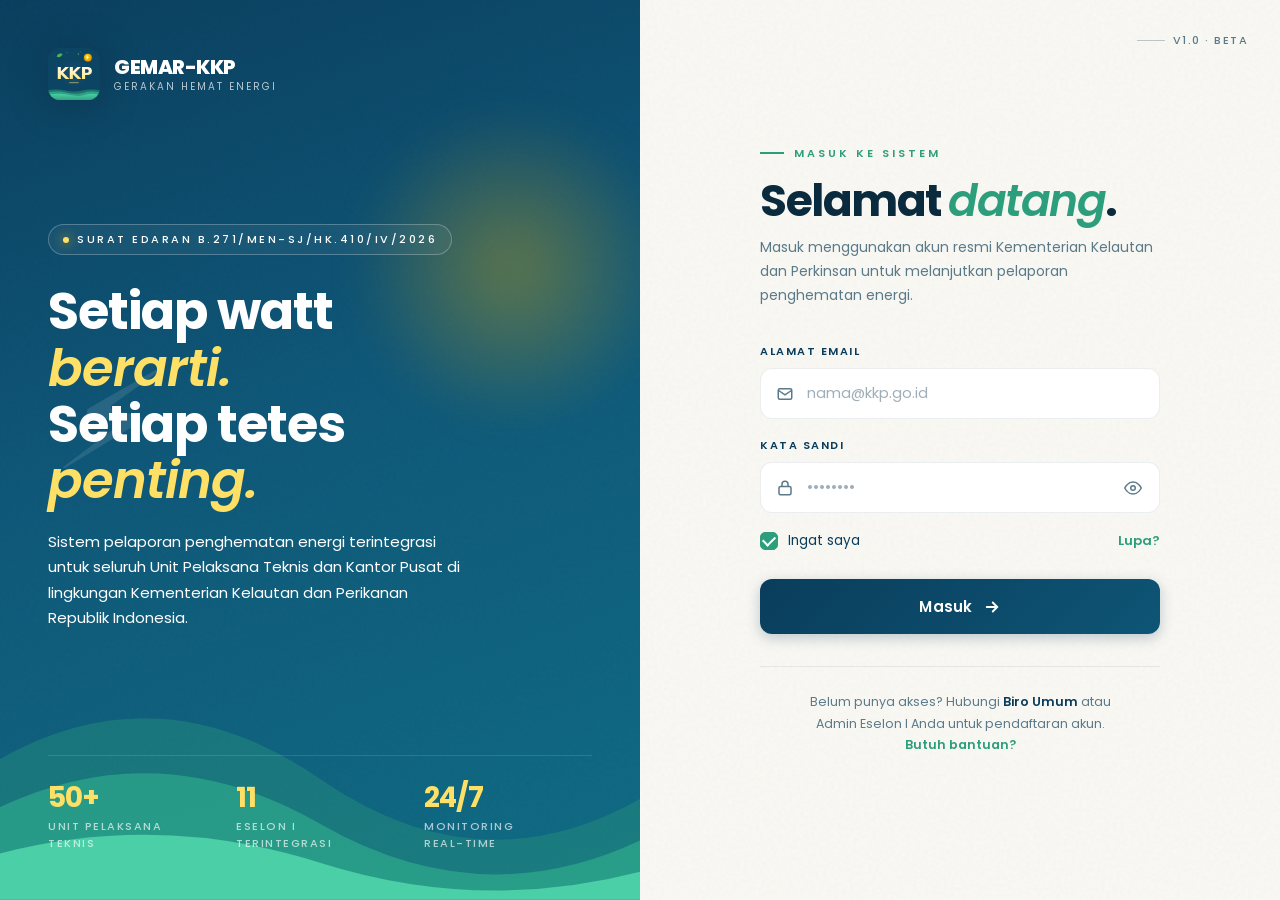
==== index.html @ 1c523649 "feat: Add initial implementation of GEMAR-KKP web application - Create index.html for the main entry" ====
<!DOCTYPE html>
<html lang="id">

<head>
    <meta charset="UTF-8" />
    <meta name="viewport" content="width=device-width, initial-scale=1.0" />
    <meta name="theme-color" content="#0A3D5C" />
    <meta name="description" content="GEMAR-KKP - Sistem Pelaporan Penghematan Energi Kementerian Kelautan dan Perikanan" />
    <meta name="apple-mobile-web-app-capable" content="yes" />
    <meta name="apple-mobile-web-app-status-bar-style" content="black-translucent" />
    <link rel="manifest" href="manifest.json" />
    <link rel="icon" type="image/svg+xml" href="assets/img/logo.svg" />
    <link rel="apple-touch-icon" href="assets/img/logo.svg" />
    <title>GEMAR-KKP · Masuk</title>

    <link rel="preconnect" href="https://fonts.googleapis.com">
    <link rel="preconnect" href="https://fonts.gstatic.com" crossorigin>
    <link
        href="https://fonts.googleapis.com/css2?family=Poppins:ital,wght@0,400;0,500;0,600;0,700;0,800;1,400;1,600&display=swap"
        rel="stylesheet">

    <link rel="stylesheet" href="assets/css/gemar-style.css">
    <link rel="stylesheet" href="assets/css/login-mobile.css">
</head>

<body>
    <div class="page">

        <!-- ============ DESKTOP: LEFT VISUAL PANEL ============ -->
        <aside class="page__visual page__visual--desktop">
            <div class="sun-glow"></div>
            <span class="floater floater--1">⚡</span>

            <div class="visual__header anim-1">
                <img src="assets/img/logo.svg" class="visual__logo" alt="GEMAR-KKP logo">
                <div class="visual__brand">
                    GEMAR-KKP
                    <small>Gerakan Hemat Energi</small>
                </div>
            </div>

            <div class="visual__body">
                <div class="visual__tagline anim-2">Surat Edaran B.271/MEN-SJ/HK.410/IV/2026</div>
                <h1 class="visual__headline anim-3">
                    Setiap watt <em>berarti.</em><br>
                    Setiap tetes <em>penting.</em>
                </h1>
                <p class="visual__subtitle anim-4">
                    Sistem pelaporan penghematan energi terintegrasi untuk seluruh
                    Unit Pelaksana Teknis dan Kantor Pusat di lingkungan Kementerian
                    Kelautan dan Perikanan Republik Indonesia.
                </p>
            </div>

            <div class="visual__stats anim-5">
                <div class="stat">
                    <div class="stat__number">50+</div>
                    <div class="stat__label">Unit Pelaksana<br>Teknis</div>
                </div>
                <div class="stat">
                    <div class="stat__number">11</div>
                    <div class="stat__label">Eselon I<br>Terintegrasi</div>
                </div>
                <div class="stat">
                    <div class="stat__number">24/7</div>
                    <div class="stat__label">Monitoring<br>Real-time</div>
                </div>
            </div>

            <div class="waves">
                <div class="wave wave--back">
                    <svg viewBox="0 0 1200 120" preserveAspectRatio="none">
                        <path d="M0,80 Q300,40 600,80 T1200,80 L1200,120 L0,120 Z" fill="#2D9E7C" />
                    </svg>
                </div>
                <div class="wave wave--mid">
                    <svg viewBox="0 0 1200 120" preserveAspectRatio="none">
                        <path d="M0,90 Q300,50 600,90 T1200,90 L1200,120 L0,120 Z" fill="#34B890" />
                    </svg>
                </div>
                <div class="wave wave--front">
                    <svg viewBox="0 0 1200 120" preserveAspectRatio="none">
                        <path d="M0,100 Q300,70 600,100 T1200,100 L1200,120 L0,120 Z" fill="#4ACFA6" />
                    </svg>
                </div>
            </div>
        </aside>

        <!-- ============ MOBILE/PWA: SIMPLE HEADER ============ -->
        <header class="mobile-header mobile-header--hide">
            <div class="mobile-header__brand">
                <img src="assets/img/logo.svg" class="mobile-header__logo" alt="GEMAR-KKP">
                <span>GEMAR-KKP</span>
            </div>
        </header>

        <!-- ============ RIGHT FORM PANEL ============ -->
        <main class="page__form">
            <div class="form__corner anim-1">v1.0 · BETA</div>

            <form class="form" onsubmit="event.preventDefault(); handleLogin();">

                <!-- Desktop: Full description -->
                <div class="form__desktop-header">
                    <div class="form__eyebrow anim-2">Masuk ke Sistem</div>
                    <h2 class="form__title anim-3">
                        Selamat <em>datang</em>.
                    </h2>
                    <p class="form__description anim-4">
                        Masuk menggunakan akun resmi Kementerian Kelautan dan Perkinsan
                        untuk melanjutkan pelaporan penghematan energi.
                    </p>
                </div>

                <!-- Mobile/PWA: Simple header -->
                <div class="form__mobile-intro mobile-only">
                    <h2 class="form__title">Masuk</h2>
                    <p class="form__description">
                        Pelaporan penghematan energi KKP
                    </p>
                </div>

                <div class="field anim-5">
                    <label class="field__label" for="email">Alamat Email</label>
                    <div class="field__wrap">
                        <input type="email" id="email" class="field__input" placeholder="nama@kkp.go.id" required>
                        <svg class="field__icon" viewBox="0 0 24 24" fill="none" stroke="currentColor" stroke-width="2">
                            <rect x="3" y="5" width="18" height="14" rx="2" />
                            <path d="M3 7l9 6 9-6" />
                        </svg>
                    </div>
                </div>

                <div class="field anim-6">
                    <label class="field__label" for="password">Kata Sandi</label>
                    <div class="field__wrap">
                        <input type="password" id="password" class="field__input" placeholder="••••••••" required>
                        <svg class="field__icon" viewBox="0 0 24 24" fill="none" stroke="currentColor" stroke-width="2">
                            <rect x="4" y="10" width="16" height="11" rx="2" />
                            <path d="M8 10V7a4 4 0 018 0v3" />
                        </svg>
                        <button type="button" class="field__toggle" onclick="togglePassword()">
                            <svg id="eye-icon" width="18" height="18" viewBox="0 0 24 24" fill="none"
                                stroke="currentColor" stroke-width="2">
                                <path d="M1 12s4-8 11-8 11 8 11 8-4 8-11 8-11-8-11-8z" />
                                <circle cx="12" cy="12" r="3" />
                            </svg>
                        </button>
                    </div>
                </div>

                <div class="form__row anim-6">
                    <label class="checkbox">
                        <input type="checkbox" checked>
                        <span class="checkbox__box"></span>
                        <span>Ingat saya</span>
                    </label>
                    <a href="#" class="form__forgot">Lupa?</a>
                </div>

                <button type="submit" class="btn anim-7">
                    Masuk
                    <svg class="btn__arrow" width="18" height="18" viewBox="0 0 24 24" fill="none" stroke="currentColor"
                        stroke-width="2.5" stroke-linecap="round">
                        <path d="M5 12h14M13 6l6 6-6 6" />
                    </svg>
                </button>

                <p class="form__footer anim-8 desktop-only">
                    Belum punya akses? Hubungi <strong>Biro Umum</strong> atau<br>
                    Admin Eselon I Anda untuk pendaftaran akun.<br>
                    <a href="#">Butuh bantuan?</a>
                </p>

                <p class="form__footer mobile-only">
                    <a href="#">Hubungi Biro Umum</a> untuk akses
                </p>
            </form>
        </main>
    </div>

    <script src="assets/js/auth.js"></script>
    <script>
        (function() {
            if ('serviceWorker' in navigator) {
                window.addEventListener('load', () => {
                    navigator.serviceWorker.register('/sw.js')
                        .then((reg) => console.log('[SW] Registered:', reg.scope))
                        .catch((err) => console.error('[SW] Failed:', err));

                    navigator.serviceWorker.addEventListener('message', (event) => {
                        if (event.data.type === 'NEW_VERSION_AVAILABLE') {
                            if (confirm('GEMAR-KKP telah diperbarui. Muat ulang sekarang?')) {
                                window.location.reload();
                            }
                        }
                    });
                });
            }

            const isStandalone = window.matchMedia('(display-mode: standalone)').matches;
            const isMobile = window.innerWidth < 768;

            if (isStandalone || isMobile) {
                document.body.classList.add('pwa-mode');
            }
        })();
    </script>
</body>

</html>
---- assets/css/gemar-style.css ----
/* ============================================================
   GEMAR-KKP — Design Tokens & Global Styles
   Gerakan Mandiri Hemat Energi · Kementerian Kelautan dan Perikanan
   ============================================================ */

:root {
    --ink-900: #0A2A3D;
    --ink-800: #0A3D5C;
    --ink-600: #0E5575;
    --ink-500: #0F6980;
    --teal-400: #2D9E7C;
    --teal-300: #34B890;
    --teal-200: #4ACFA6;
    --leaf: #2D9E3C;
    --leaf-light: #6BCF7F;
    --sun: #F4B400;
    --sun-light: #FFE066;
    --cream: #FFF9E5;
    --paper: #FBF9F4;
    --paper-dark: #F2EEE5;
    --border: rgba(10, 42, 61, 0.08);
    --text-muted: #5A7A8A;
    --font: 'Poppins', system-ui, sans-serif;
}

* {
    box-sizing: border-box;
    margin: 0;
    padding: 0;
}

html,
body {
    height: 100%;
    font-family: var(--font);
    background: var(--paper);
    color: var(--ink-900);
    -webkit-font-smoothing: antialiased;
    -moz-osx-font-smoothing: grayscale;
}

/* ============ PAGE LAYOUT ============ */
.page {
    min-height: 100vh;
    display: grid;
    grid-template-columns: 1fr 1fr;
}

@media (max-width: 960px) {
    .page {
        grid-template-columns: 1fr;
    }

    .page__visual--desktop {
        display: none;
    }
}

/* ============ LEFT: VISUAL PANEL ============ */
.page__visual,
.page__visual--desktop {
    position: relative;
    background: linear-gradient(160deg, #0A3D5C 0%, #0E5575 45%, #0F6980 100%);
    overflow: hidden;
    display: flex;
    flex-direction: column;
    justify-content: space-between;
    padding: 48px;
    color: white;
}

/* Grain texture overlay */
.page__visual::before {
    content: '';
    position: absolute;
    inset: 0;
    background-image: url("data:image/svg+xml,%3Csvg viewBox='0 0 200 200' xmlns='http://www.w3.org/2000/svg'%3E%3Cfilter id='noise'%3E%3CfeTurbulence type='fractalNoise' baseFrequency='0.9' numOctaves='3'/%3E%3CfeColorMatrix values='0 0 0 0 1 0 0 0 0 1 0 0 0 0 1 0 0 0 0.12 0'/%3E%3C/filter%3E%3Crect width='100%25' height='100%25' filter='url(%23noise)'/%3E%3C/svg%3E");
    opacity: 0.4;
    mix-blend-mode: overlay;
    pointer-events: none;
}

/* Animated sun glow */
.sun-glow {
    position: absolute;
    top: 12%;
    right: -5%;
    width: 320px;
    height: 320px;
    background: radial-gradient(circle, rgba(244, 180, 0, 0.35) 0%, rgba(244, 180, 0, 0.15) 40%, rgba(244, 180, 0, 0) 70%);
    filter: blur(20px);
    animation: sun-pulse 8s ease-in-out infinite;
}

@keyframes sun-pulse {
    0%, 100% { transform: scale(1); opacity: 1; }
    50% { transform: scale(1.08); opacity: 0.85; }
}

/* Wave layers at bottom */
.waves {
    position: absolute;
    bottom: 0;
    left: 0;
    right: 0;
    height: 45%;
    pointer-events: none;
}

.wave {
    position: absolute;
    left: -5%;
    right: -5%;
    width: 110%;
}

.wave--back  { bottom: 0; height: 90%; opacity: 0.35; }
.wave--mid   { bottom: 0; height: 75%; opacity: 0.55; }
.wave--front { bottom: 0; height: 55%; opacity: 1; }

.wave svg {
    width: 100%;
    height: 100%;
    display: block;
}

.wave--back svg  { animation: wave-slow 14s ease-in-out infinite; }
.wave--mid svg   { animation: wave-slow 10s ease-in-out infinite reverse; }
.wave--front svg { animation: wave-slow 8s ease-in-out infinite; }

@keyframes wave-slow {
    0%, 100% { transform: translateX(0); }
    50% { transform: translateX(-30px); }
}

/* Visual content above waves */
.visual__header {
    position: relative;
    z-index: 3;
    display: flex;
    align-items: center;
    gap: 14px;
}

.visual__logo {
    width: 52px;
    height: 52px;
    filter: drop-shadow(0 4px 20px rgba(0, 0, 0, 0.2));
}

.visual__brand {
    font-family: var(--font);
    font-weight: 800;
    font-size: 20px;
    letter-spacing: -0.5px;
    line-height: 1;
}

.visual__brand small {
    display: block;
    font-family: var(--font);
    font-weight: 400;
    font-size: 10px;
    letter-spacing: 2px;
    opacity: 0.7;
    margin-top: 5px;
    text-transform: uppercase;
}

.visual__body {
    position: relative;
    z-index: 3;
    max-width: 460px;
}

.visual__tagline {
    display: inline-flex;
    align-items: center;
    gap: 8px;
    padding: 6px 14px;
    border: 1px solid rgba(255, 255, 255, 0.25);
    border-radius: 100px;
    background: rgba(255, 255, 255, 0.05);
    backdrop-filter: blur(8px);
    font-size: 11px;
    letter-spacing: 2.5px;
    text-transform: uppercase;
    font-weight: 500;
    margin-bottom: 28px;
}

.visual__tagline::before {
    content: '';
    width: 6px;
    height: 6px;
    border-radius: 50%;
    background: var(--sun-light);
    box-shadow: 0 0 12px var(--sun);
}

.visual__headline {
    font-family: var(--font);
    font-weight: 700;
    font-size: clamp(34px, 4vw, 54px);
    line-height: 1.1;
    letter-spacing: -1px;
    margin-bottom: 20px;
}

.visual__headline em {
    font-style: italic;
    color: var(--sun-light);
    font-weight: 600;
}

.visual__subtitle {
    font-size: 15px;
    line-height: 1.7;
    opacity: 0.8;
    max-width: 420px;
    font-weight: 400;
}

.visual__stats {
    position: relative;
    z-index: 3;
    display: grid;
    grid-template-columns: repeat(3, 1fr);
    gap: 20px;
    padding-top: 28px;
    border-top: 1px solid rgba(255, 255, 255, 0.12);
}

.stat__number {
    font-family: var(--font);
    font-size: 28px;
    font-weight: 700;
    letter-spacing: -1px;
    color: var(--sun-light);
    line-height: 1;
}

.stat__label {
    font-size: 11px;
    letter-spacing: 1.5px;
    text-transform: uppercase;
    opacity: 0.65;
    margin-top: 6px;
    font-weight: 500;
}

/* Floating decorative element */
.floater {
    position: absolute;
    opacity: 0.1;
    z-index: 1;
}

.floater--1 {
    top: 35%;
    left: 8%;
    font-size: 140px;
    font-style: italic;
    color: white;
}

/* ============ RIGHT: FORM PANEL ============ */
.page__form {
    position: relative;
    display: flex;
    align-items: center;
    justify-content: center;
    padding: 48px 32px;
    background: var(--paper);
}

/* Paper grain on right panel */
.page__form::before {
    content: '';
    position: absolute;
    inset: 0;
    background-image: url("data:image/svg+xml,%3Csvg viewBox='0 0 200 200' xmlns='http://www.w3.org/2000/svg'%3E%3Cfilter id='n'%3E%3CfeTurbulence type='fractalNoise' baseFrequency='0.85' numOctaves='2'/%3E%3CfeColorMatrix values='0 0 0 0 0.04 0 0 0 0 0.16 0 0 0 0 0.24 0 0 0 0.06 0'/%3E%3C/filter%3E%3Crect width='100%25' height='100%25' filter='url(%23n)'/%3E%3C/svg%3E");
    opacity: 0.6;
    pointer-events: none;
}

/* Decorative corner badge */
.form__corner {
    position: absolute;
    top: 32px;
    right: 32px;
    display: flex;
    align-items: center;
    gap: 8px;
    font-size: 11px;
    letter-spacing: 1.5px;
    text-transform: uppercase;
    font-weight: 500;
    color: var(--text-muted);
}

.form__corner::before {
    content: '';
    width: 28px;
    height: 1px;
    background: var(--text-muted);
    opacity: 0.4;
}

/* Mobile-only logo (shown when left panel is hidden) */
.form__mobile-logo {
    display: none;
    margin-bottom: 36px;
}

.form__mobile-logo img {
    height: 52px;
    width: auto;
}

@media (max-width: 960px) {
    .form__mobile-logo {
        display: block;
    }
}

.form {
    position: relative;
    width: 100%;
    max-width: 400px;
    z-index: 2;
}

.form__eyebrow {
    font-family: var(--font);
    font-size: 11px;
    letter-spacing: 3px;
    text-transform: uppercase;
    font-weight: 600;
    color: var(--teal-400);
    margin-bottom: 16px;
    display: flex;
    align-items: center;
    gap: 10px;
}

.form__eyebrow::before {
    content: '';
    width: 24px;
    height: 2px;
    background: var(--teal-400);
}

.form__title {
    font-family: var(--font);
    font-size: 44px;
    line-height: 1.05;
    letter-spacing: -1.5px;
    font-weight: 700;
    color: var(--ink-900);
    margin-bottom: 12px;
}

.form__title em {
    font-style: italic;
    color: var(--teal-400);
    font-weight: 600;
}

.form__description {
    font-size: 14px;
    color: var(--text-muted);
    line-height: 1.7;
    margin-bottom: 36px;
    font-weight: 400;
}

/* ============ FORM FIELDS ============ */
.field {
    margin-bottom: 18px;
}

.field__label {
    display: block;
    font-size: 11px;
    font-weight: 600;
    color: var(--ink-800);
    margin-bottom: 8px;
    text-transform: uppercase;
    letter-spacing: 1.5px;
}

.field__input {
    width: 100%;
    padding: 14px 18px 14px 46px;
    font-family: var(--font);
    font-size: 14.5px;
    color: var(--ink-900);
    background: #fff;
    border: 1.5px solid var(--border);
    border-radius: 12px;
    outline: none;
    transition: all 0.2s ease;
}

.field__input::placeholder {
    color: #A0AEB8;
}

.field__input:focus {
    border-color: var(--teal-400);
    box-shadow: 0 0 0 4px rgba(45, 158, 124, 0.1);
}

.field__wrap {
    position: relative;
}

.field__icon {
    position: absolute;
    left: 16px;
    top: 50%;
    transform: translateY(-50%);
    width: 18px;
    height: 18px;
    color: var(--text-muted);
    pointer-events: none;
    transition: color 0.2s;
}

.field__wrap:focus-within .field__icon {
    color: var(--teal-400);
}

/* Password toggle */
.field__toggle {
    position: absolute;
    right: 12px;
    top: 50%;
    transform: translateY(-50%);
    background: none;
    border: none;
    padding: 6px;
    cursor: pointer;
    color: var(--text-muted);
    display: flex;
    align-items: center;
    justify-content: center;
    border-radius: 6px;
    transition: all 0.15s;
}

.field__toggle:hover {
    color: var(--ink-800);
    background: rgba(10, 42, 61, 0.05);
}

/* Row: remember + forgot */
.form__row {
    display: flex;
    align-items: center;
    justify-content: space-between;
    margin: 8px 0 28px;
}

.checkbox {
    display: flex;
    align-items: center;
    gap: 10px;
    cursor: pointer;
    font-size: 13.5px;
    color: var(--ink-800);
    user-select: none;
}

.checkbox input {
    display: none;
}

.checkbox__box {
    width: 18px;
    height: 18px;
    border-radius: 5px;
    border: 1.5px solid rgba(10, 42, 61, 0.25);
    background: #fff;
    display: flex;
    align-items: center;
    justify-content: center;
    transition: all 0.15s;
    flex-shrink: 0;
}

.checkbox input:checked + .checkbox__box {
    background: var(--teal-400);
    border-color: var(--teal-400);
}

.checkbox input:checked + .checkbox__box::after {
    content: '';
    width: 10px;
    height: 6px;
    border-left: 2px solid white;
    border-bottom: 2px solid white;
    transform: rotate(-45deg) translate(1px, -1px);
}

.form__forgot {
    font-size: 13px;
    color: var(--teal-400);
    text-decoration: none;
    font-weight: 600;
    transition: color 0.15s;
}

.form__forgot:hover {
    color: var(--ink-800);
}

/* ============ BUTTONS ============ */
.btn {
    width: 100%;
    padding: 16px 24px;
    font-family: var(--font);
    font-size: 15px;
    font-weight: 600;
    letter-spacing: 0.3px;
    color: white;
    background: linear-gradient(135deg, var(--ink-800) 0%, var(--ink-600) 100%);
    border: none;
    border-radius: 12px;
    cursor: pointer;
    display: flex;
    align-items: center;
    justify-content: center;
    gap: 10px;
    transition: all 0.2s ease;
    box-shadow: 0 4px 14px rgba(10, 61, 92, 0.25);
    position: relative;
    overflow: hidden;
}

.btn::before {
    content: '';
    position: absolute;
    top: 0;
    left: -100%;
    width: 100%;
    height: 100%;
    background: linear-gradient(90deg, transparent, rgba(255, 255, 255, 0.15), transparent);
    transition: left 0.6s ease;
}

.btn:hover {
    transform: translateY(-1px);
    box-shadow: 0 6px 20px rgba(10, 61, 92, 0.35);
}

.btn:hover::before {
    left: 100%;
}

.btn:active {
    transform: translateY(0);
}

.btn__arrow {
    transition: transform 0.2s;
}

.btn:hover .btn__arrow {
    transform: translateX(4px);
}

/* ============ FOOTER ============ */
.form__footer {
    margin-top: 32px;
    padding-top: 24px;
    border-top: 1px solid var(--border);
    text-align: center;
    font-size: 12.5px;
    color: var(--text-muted);
    line-height: 1.7;
}

.form__footer strong {
    color: var(--ink-800);
    font-weight: 600;
}

.form__footer a {
    color: var(--teal-400);
    text-decoration: none;
    font-weight: 600;
}

.form__footer a:hover {
    text-decoration: underline;
}

/* ============ ENTRY ANIMATIONS ============ */
.anim-1 { animation: fadeUp 0.7s ease 0.1s both; }
.anim-2 { animation: fadeUp 0.7s ease 0.2s both; }
.anim-3 { animation: fadeUp 0.7s ease 0.3s both; }
.anim-4 { animation: fadeUp 0.7s ease 0.4s both; }
.anim-5 { animation: fadeUp 0.7s ease 0.5s both; }
.anim-6 { animation: fadeUp 0.7s ease 0.6s both; }
.anim-7 { animation: fadeUp 0.7s ease 0.7s both; }
.anim-8 { animation: fadeUp 0.7s ease 0.8s both; }

@keyframes fadeUp {
    from { opacity: 0; transform: translateY(12px); }
    to   { opacity: 1; transform: translateY(0); }
}

/* ============ ERROR STATES ============ */
.form__error {
    display: none;
    padding: 14px 18px;
    margin-bottom: 20px;
    background: linear-gradient(135deg, #FEF2F2 0%, #FEE2E2 100%);
    border: 1px solid #FECACA;
    border-left: 4px solid #DC2626;
    border-radius: 8px;
    color: #991B1B;
    font-size: 13.5px;
    line-height: 1.5;
}

.form__error--visible {
    display: block;
    animation: shake 0.5s ease;
}

@keyframes shake {
    0%, 100% { transform: translateX(0); }
    20%, 60% { transform: translateX(-4px); }
    40%, 80% { transform: translateX(4px); }
}

.field__input--error {
    border-color: #DC2626 !important;
    background: #FEF2F2 !important;
}

.field__input--error:focus {
    border-color: #DC2626 !important;
    box-shadow: 0 0 0 3px rgba(220, 38, 38, 0.15) !important;
}

/* ============ BUTTON LOADING ============ */
.btn:disabled {
    opacity: 0.7;
    cursor: not-allowed;
    pointer-events: none;
}

.btn__spinner {
    display: inline-block;
    width: 16px;
    height: 16px;
    border: 2px solid rgba(255, 255, 255, 0.3);
    border-top-color: white;
    border-radius: 50%;
    animation: spin 0.8s linear infinite;
    margin-right: 8px;
    vertical-align: middle;
}

@keyframes spin {
    to { transform: rotate(360deg); }
}

/* ============ SUCCESS STATE ============ */
.form__success {
    display: block;
    padding: 14px 18px;
    margin-bottom: 20px;
    background: linear-gradient(135deg, #F0FDF4 0%, #DCFCE7 100%);
    border: 1px solid #BBF7D0;
    border-left: 4px solid #16A34A;
    border-radius: 8px;
    color: #166534;
    font-size: 13.5px;
    line-height: 1.5;
}
---- assets/css/login-mobile.css ----
/* ============================================================
   GEMAR-KKP — Mobile/PWA Login Styles
   Simple, focused login for mobile apps
   ============================================================ */

/* Mobile-only elements */
.mobile-only {
    display: none;
}

.desktop-only {
    display: block;
}

.form__mobile-intro {
    display: none;
}

/* PWA Standalone Mode */
@media (display-mode: standalone), (max-width: 767px) {
    .mobile-only {
        display: block;
    }

    .desktop-only {
        display: none !important;
    }

    .page__visual,
    .page__visual--desktop {
        display: none !important;
    }

    .form__desktop-header {
        display: none;
    }

    .mobile-header--hide {
        display: flex;
    }

    .form__mobile-intro {
        display: block;
    }

    .form__mobile-logo--show {
        display: block;
    }

    .page {
        grid-template-columns: 1fr !important;
        min-height: 100vh;
        background: linear-gradient(165deg, #0A3D5C 0%, #0E5575 60%, #0F6980 100%);
    }

    .page__form {
        padding: 24px 20px;
        background: transparent;
        justify-content: center;
    }

    .form {
        background: rgba(255, 255, 255, 0.08);
        backdrop-filter: blur(20px);
        border-radius: 20px;
        padding: 32px 24px;
        border: 1px solid rgba(255, 255, 255, 0.12);
    }

    .form__mobile-logo--show {
        margin-bottom: 8px;
    }

    .form__mobile-logo--show img {
        height: 48px;
    }

    .form__mobile-intro {
        text-align: center;
        margin-bottom: 28px;
    }

    .form__mobile-intro .form__title {
        font-size: 28px;
        font-weight: 700;
        color: white;
        margin-bottom: 6px;
    }

    .form__mobile-intro .form__title em {
        font-style: italic;
    }

    .form__mobile-intro .form__description {
        font-size: 14px;
        color: rgba(255, 255, 255, 0.7);
        margin: 0;
    }

    .form__title,
    .form__description,
    .form__eyebrow,
    .form__corner {
        color: white;
    }

    .form__corner {
        color: rgba(255, 255, 255, 0.5);
    }

    .field__label {
        color: rgba(255, 255, 255, 0.85);
    }

    .field__input {
        background: rgba(255, 255, 255, 0.1);
        border-color: rgba(255, 255, 255, 0.2);
        color: white;
    }

    .field__input::placeholder {
        color: rgba(255, 255, 255, 0.4);
    }

    .field__input:focus {
        background: rgba(255, 255, 255, 0.15);
        border-color: var(--teal-200);
        box-shadow: 0 0 0 3px rgba(74, 207, 166, 0.2);
    }

    .field__icon {
        stroke: rgba(255, 255, 255, 0.5);
    }

    .field__toggle {
        color: rgba(255, 255, 255, 0.5);
    }

    .field__toggle:hover {
        color: rgba(255, 255, 255, 0.8);
    }

    .form__row {
        border-top-color: rgba(255, 255, 255, 0.1);
    }

    .checkbox span {
        color: rgba(255, 255, 255, 0.7);
    }

    .checkbox__box {
        border-color: rgba(255, 255, 255, 0.3);
        background: rgba(255, 255, 255, 0.08);
    }

    .checkbox input:checked + .checkbox__box {
        background: var(--teal-200);
        border-color: var(--teal-200);
    }

    .checkbox input:checked + .checkbox__box::after {
        border-color: #0A3D5C;
    }

    .form__forgot {
        color: var(--teal-200);
    }

    .btn {
        background: var(--teal-400);
        width: 100%;
        justify-content: center;
        padding: 16px 24px;
        font-size: 16px;
    }

    .btn:hover {
        background: var(--teal-300);
    }

    .btn__arrow {
        margin-left: 8px;
    }

    .form__footer.mobile-only {
        text-align: center;
        margin-top: 20px;
        padding-top: 20px;
        border-top: 1px solid rgba(255, 255, 255, 0.1);
        color: rgba(255, 255, 255, 0.6);
        font-size: 13px;
    }

    .form__footer.mobile-only a {
        color: var(--teal-200);
        font-weight: 600;
    }

    .form__error {
        background: rgba(220, 38, 38, 0.15);
        border-color: rgba(220, 38, 38, 0.4);
        color: #FECACA;
    }

    .field__input--error {
        border-color: #DC2626 !important;
        background: rgba(220, 38, 38, 0.15) !important;
    }
}

/* PWA Header (mobile app bar) */
.mobile-header {
    display: none;
    position: fixed;
    top: 0;
    left: 0;
    right: 0;
    height: 56px;
    background: rgba(10, 61, 92, 0.95);
    backdrop-filter: blur(10px);
    z-index: 1000;
    align-items: center;
    justify-content: center;
    padding: 0 16px;
}

@media (display-mode: standalone), (max-width: 767px) {
    .mobile-header {
        display: flex;
    }

    .page {
        padding-top: 56px;
    }
}

.mobile-header__brand {
    display: flex;
    align-items: center;
    gap: 10px;
    color: white;
    font-weight: 700;
    font-size: 17px;
    letter-spacing: 0.5px;
}

.mobile-header__logo {
    width: 32px;
    height: 32px;
}

/* Landscape mobile - keep compact */
@media (max-width: 767px) and (orientation: landscape) {
    .form {
        padding: 20px;
    }

    .form__mobile-intro {
        margin-bottom: 16px;
    }

    .form__mobile-intro .form__title {
        font-size: 22px;
    }
}

/* Very small screens */
@media (max-width: 360px) {
    .form {
        padding: 24px 16px;
        border-radius: 16px;
    }

    .form__mobile-intro .form__title {
        font-size: 24px;
    }

    .btn {
        padding: 14px 20px;
        font-size: 15px;
    }
}
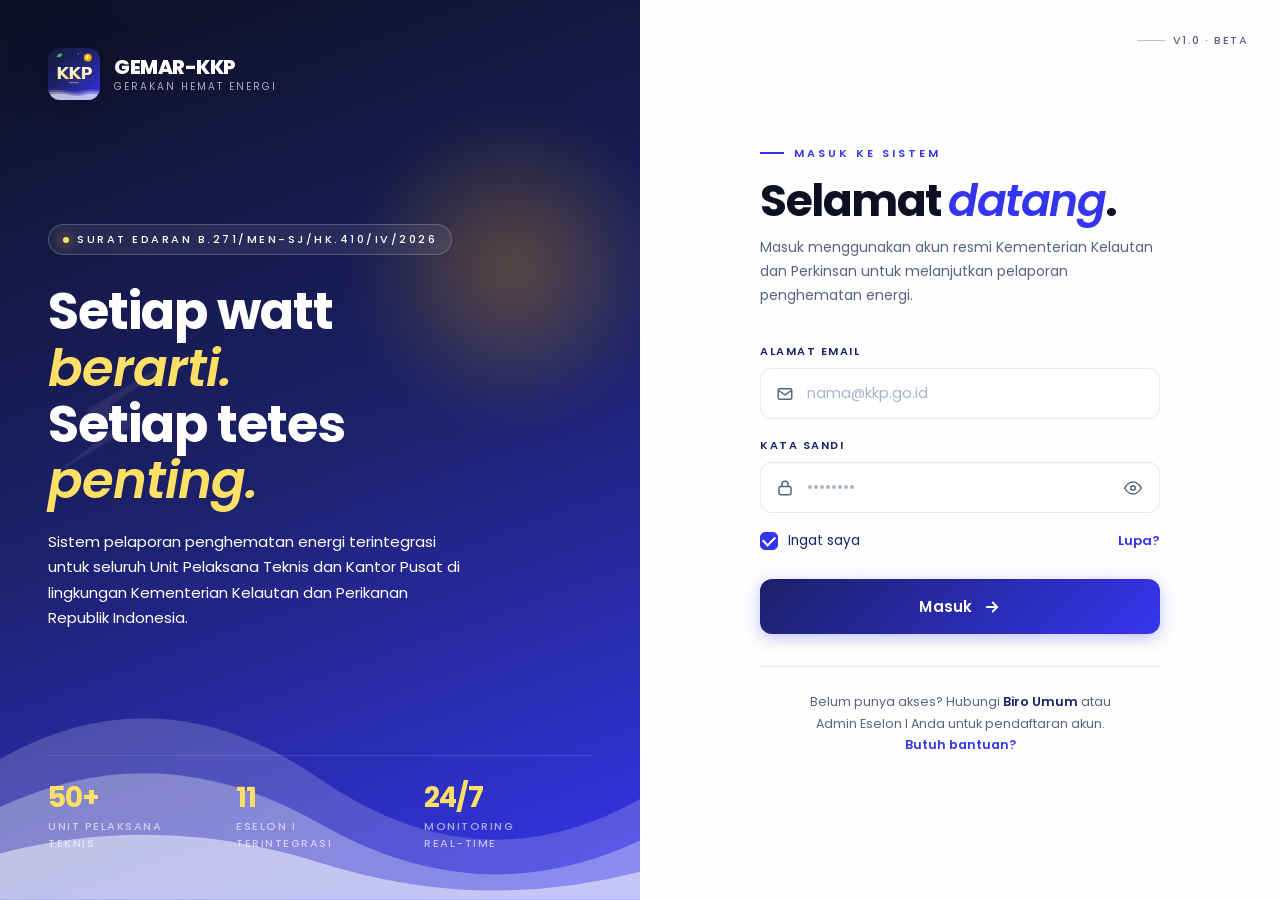
==== commit ee13c70e: "feat: implement full dashboard UI structure and core page components" ====
--- a/index.html
+++ b/index.html
@@ -1,211 +1,14 @@
 <!DOCTYPE html>
 <html lang="id">
-
 <head>
-    <meta charset="UTF-8" />
-    <meta name="viewport" content="width=device-width, initial-scale=1.0" />
-    <meta name="theme-color" content="#0A3D5C" />
-    <meta name="description" content="GEMAR-KKP - Sistem Pelaporan Penghematan Energi Kementerian Kelautan dan Perikanan" />
-    <meta name="apple-mobile-web-app-capable" content="yes" />
-    <meta name="apple-mobile-web-app-status-bar-style" content="black-translucent" />
-    <link rel="manifest" href="manifest.json" />
-    <link rel="icon" type="image/svg+xml" href="assets/img/logo.svg" />
-    <link rel="apple-touch-icon" href="assets/img/logo.svg" />
-    <title>GEMAR-KKP · Masuk</title>
-
-    <link rel="preconnect" href="https://fonts.googleapis.com">
-    <link rel="preconnect" href="https://fonts.gstatic.com" crossorigin>
-    <link
-        href="https://fonts.googleapis.com/css2?family=Poppins:ital,wght@0,400;0,500;0,600;0,700;0,800;1,400;1,600&display=swap"
-        rel="stylesheet">
-
-    <link rel="stylesheet" href="assets/css/gemar-style.css">
-    <link rel="stylesheet" href="assets/css/login-mobile.css">
+  <meta charset="UTF-8">
+  <meta name="viewport" content="width=device-width, initial-scale=1.0">
+  <title>GEMAR-KKP</title>
+  <script>
+    window.location.href = './pages/index.html';
+  </script>
 </head>
-
 <body>
-    <div class="page">
-
-        <!-- ============ DESKTOP: LEFT VISUAL PANEL ============ -->
-        <aside class="page__visual page__visual--desktop">
-            <div class="sun-glow"></div>
-            <span class="floater floater--1">⚡</span>
-
-            <div class="visual__header anim-1">
-                <img src="assets/img/logo.svg" class="visual__logo" alt="GEMAR-KKP logo">
-                <div class="visual__brand">
-                    GEMAR-KKP
-                    <small>Gerakan Hemat Energi</small>
-                </div>
-            </div>
-
-            <div class="visual__body">
-                <div class="visual__tagline anim-2">Surat Edaran B.271/MEN-SJ/HK.410/IV/2026</div>
-                <h1 class="visual__headline anim-3">
-                    Setiap watt <em>berarti.</em><br>
-                    Setiap tetes <em>penting.</em>
-                </h1>
-                <p class="visual__subtitle anim-4">
-                    Sistem pelaporan penghematan energi terintegrasi untuk seluruh
-                    Unit Pelaksana Teknis dan Kantor Pusat di lingkungan Kementerian
-                    Kelautan dan Perikanan Republik Indonesia.
-                </p>
-            </div>
-
-            <div class="visual__stats anim-5">
-                <div class="stat">
-                    <div class="stat__number">50+</div>
-                    <div class="stat__label">Unit Pelaksana<br>Teknis</div>
-                </div>
-                <div class="stat">
-                    <div class="stat__number">11</div>
-                    <div class="stat__label">Eselon I<br>Terintegrasi</div>
-                </div>
-                <div class="stat">
-                    <div class="stat__number">24/7</div>
-                    <div class="stat__label">Monitoring<br>Real-time</div>
-                </div>
-            </div>
-
-            <div class="waves">
-                <div class="wave wave--back">
-                    <svg viewBox="0 0 1200 120" preserveAspectRatio="none">
-                        <path d="M0,80 Q300,40 600,80 T1200,80 L1200,120 L0,120 Z" fill="#2D9E7C" />
-                    </svg>
-                </div>
-                <div class="wave wave--mid">
-                    <svg viewBox="0 0 1200 120" preserveAspectRatio="none">
-                        <path d="M0,90 Q300,50 600,90 T1200,90 L1200,120 L0,120 Z" fill="#34B890" />
-                    </svg>
-                </div>
-                <div class="wave wave--front">
-                    <svg viewBox="0 0 1200 120" preserveAspectRatio="none">
-                        <path d="M0,100 Q300,70 600,100 T1200,100 L1200,120 L0,120 Z" fill="#4ACFA6" />
-                    </svg>
-                </div>
-            </div>
-        </aside>
-
-        <!-- ============ MOBILE/PWA: SIMPLE HEADER ============ -->
-        <header class="mobile-header mobile-header--hide">
-            <div class="mobile-header__brand">
-                <img src="assets/img/logo.svg" class="mobile-header__logo" alt="GEMAR-KKP">
-                <span>GEMAR-KKP</span>
-            </div>
-        </header>
-
-        <!-- ============ RIGHT FORM PANEL ============ -->
-        <main class="page__form">
-            <div class="form__corner anim-1">v1.0 · BETA</div>
-
-            <form class="form" onsubmit="event.preventDefault(); handleLogin();">
-
-                <!-- Desktop: Full description -->
-                <div class="form__desktop-header">
-                    <div class="form__eyebrow anim-2">Masuk ke Sistem</div>
-                    <h2 class="form__title anim-3">
-                        Selamat <em>datang</em>.
-                    </h2>
-                    <p class="form__description anim-4">
-                        Masuk menggunakan akun resmi Kementerian Kelautan dan Perkinsan
-                        untuk melanjutkan pelaporan penghematan energi.
-                    </p>
-                </div>
-
-                <!-- Mobile/PWA: Simple header -->
-                <div class="form__mobile-intro mobile-only">
-                    <h2 class="form__title">Masuk</h2>
-                    <p class="form__description">
-                        Pelaporan penghematan energi KKP
-                    </p>
-                </div>
-
-                <div class="field anim-5">
-                    <label class="field__label" for="email">Alamat Email</label>
-                    <div class="field__wrap">
-                        <input type="email" id="email" class="field__input" placeholder="nama@kkp.go.id" required>
-                        <svg class="field__icon" viewBox="0 0 24 24" fill="none" stroke="currentColor" stroke-width="2">
-                            <rect x="3" y="5" width="18" height="14" rx="2" />
-                            <path d="M3 7l9 6 9-6" />
-                        </svg>
-                    </div>
-                </div>
-
-                <div class="field anim-6">
-                    <label class="field__label" for="password">Kata Sandi</label>
-                    <div class="field__wrap">
-                        <input type="password" id="password" class="field__input" placeholder="••••••••" required>
-                        <svg class="field__icon" viewBox="0 0 24 24" fill="none" stroke="currentColor" stroke-width="2">
-                            <rect x="4" y="10" width="16" height="11" rx="2" />
-                            <path d="M8 10V7a4 4 0 018 0v3" />
-                        </svg>
-                        <button type="button" class="field__toggle" onclick="togglePassword()">
-                            <svg id="eye-icon" width="18" height="18" viewBox="0 0 24 24" fill="none"
-                                stroke="currentColor" stroke-width="2">
-                                <path d="M1 12s4-8 11-8 11 8 11 8-4 8-11 8-11-8-11-8z" />
-                                <circle cx="12" cy="12" r="3" />
-                            </svg>
-                        </button>
-                    </div>
-                </div>
-
-                <div class="form__row anim-6">
-                    <label class="checkbox">
-                        <input type="checkbox" checked>
-                        <span class="checkbox__box"></span>
-                        <span>Ingat saya</span>
-                    </label>
-                    <a href="#" class="form__forgot">Lupa?</a>
-                </div>
-
-                <button type="submit" class="btn anim-7">
-                    Masuk
-                    <svg class="btn__arrow" width="18" height="18" viewBox="0 0 24 24" fill="none" stroke="currentColor"
-                        stroke-width="2.5" stroke-linecap="round">
-                        <path d="M5 12h14M13 6l6 6-6 6" />
-                    </svg>
-                </button>
-
-                <p class="form__footer anim-8 desktop-only">
-                    Belum punya akses? Hubungi <strong>Biro Umum</strong> atau<br>
-                    Admin Eselon I Anda untuk pendaftaran akun.<br>
-                    <a href="#">Butuh bantuan?</a>
-                </p>
-
-                <p class="form__footer mobile-only">
-                    <a href="#">Hubungi Biro Umum</a> untuk akses
-                </p>
-            </form>
-        </main>
-    </div>
-
-    <script src="assets/js/auth.js"></script>
-    <script>
-        (function() {
-            if ('serviceWorker' in navigator) {
-                window.addEventListener('load', () => {
-                    navigator.serviceWorker.register('/sw.js')
-                        .then((reg) => console.log('[SW] Registered:', reg.scope))
-                        .catch((err) => console.error('[SW] Failed:', err));
-
-                    navigator.serviceWorker.addEventListener('message', (event) => {
-                        if (event.data.type === 'NEW_VERSION_AVAILABLE') {
-                            if (confirm('GEMAR-KKP telah diperbarui. Muat ulang sekarang?')) {
-                                window.location.reload();
-                            }
-                        }
-                    });
-                });
-            }
-
-            const isStandalone = window.matchMedia('(display-mode: standalone)').matches;
-            const isMobile = window.innerWidth < 768;
-
-            if (isStandalone || isMobile) {
-                document.body.classList.add('pwa-mode');
-            }
-        })();
-    </script>
+  <p>Redirecting to <a href="./pages/index.html">GEMAR-KKP</a>...</p>
 </body>
-
 </html>
